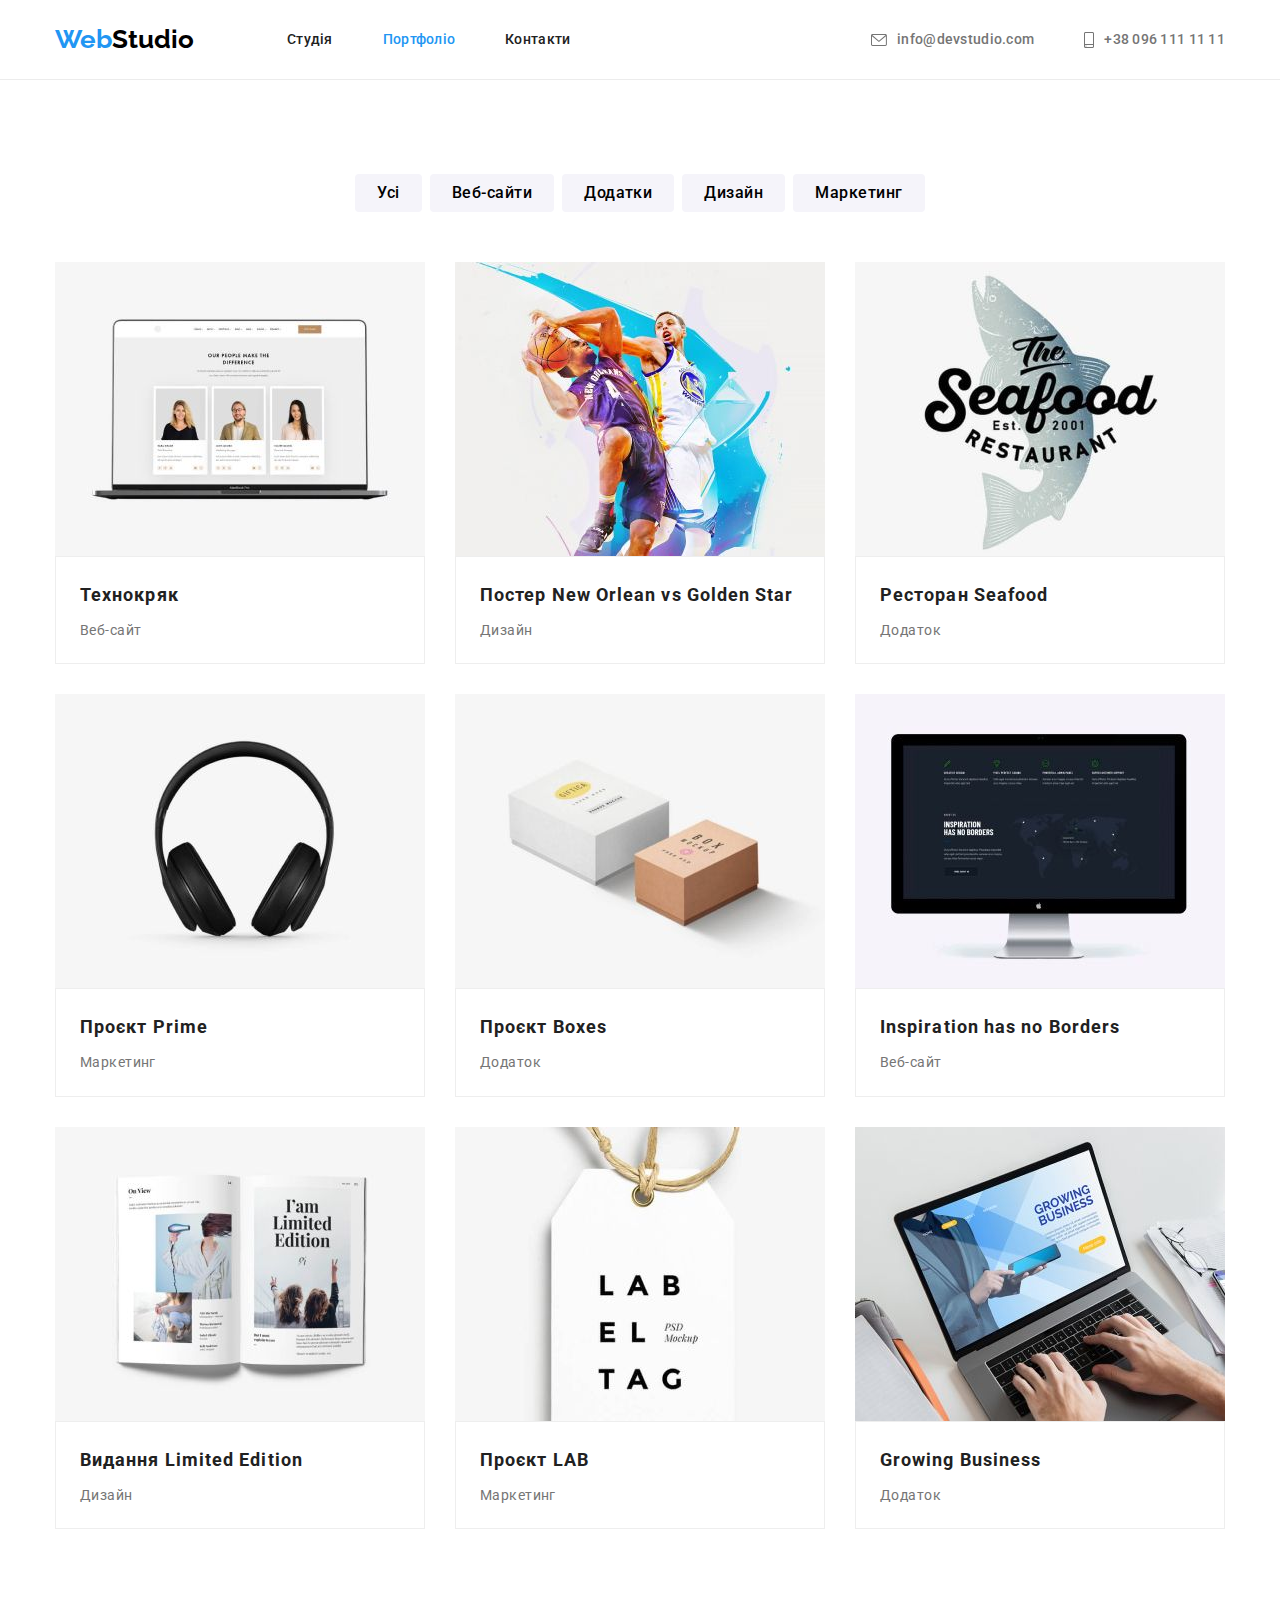
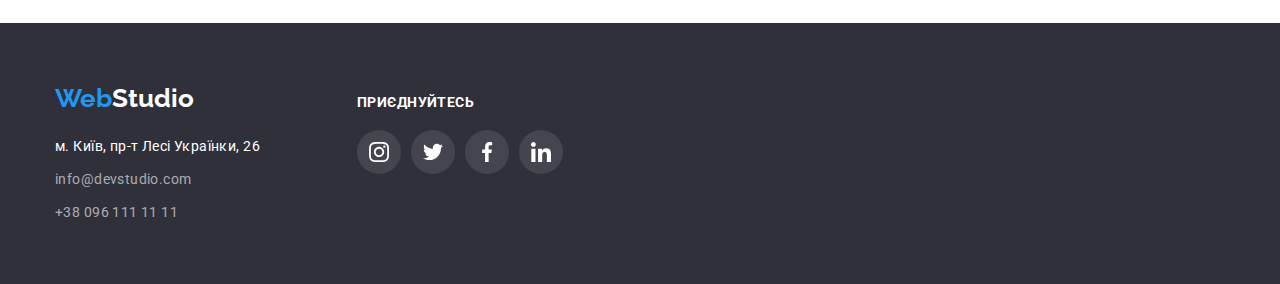
==== portfolio.html @ b972672a "Copy files" ====
<!DOCTYPE html>
<html lang="uk">

<head>
  <meta charset="UTF-8" />
  <meta http-equiv="X-UA-Compatible" content="IE=edge" />
  <meta name="viewport" content="width=device-width, initial-scale=1.0" />
  <link rel="preconnect" href="https://fonts.googleapis.com" />
  <link rel="preconnect" href="https://fonts.gstatic.com" crossorigin />
  <link
    href="https://fonts.googleapis.com/css2?family=Montserrat:wght@400;700&family=Raleway:wght@700&family=Roboto:wght@400;500;700;900&display=swap"
    rel="stylesheet" />
  <link rel="stylesheet"
    href="https://cdnjs.cloudflare.com/ajax/libs/modern-normalize/1.1.0/modern-normalize.min.css" />
  <link rel="stylesheet" href="./css/styles.css" />
  <title>Портфоліо</title>
</head>

<body>
  <header class="header">
    <div class="container">
      <!--logo-->
      <a class="logo" href="./index.html" lang="en"><span class="logo-accent">Web</span>Studio</a>
      <!--nav-->
      <nav class="nav">
        <ul class="list">
          <li class="item">
            <a class="link" href="./index.html">Студія</a>
          </li>
          <li class="item"><a class="link link-current" href="./portfolio.html">Портфоліо</a></li>
          <li class="item"><a class="link" href="">Контакти</a></li>
        </ul>
      </nav>
      <!--contacts-->
      <ul class="contacts">
        <li class="item">
          <a class="link" href="mailto:info@devstudio.com" lang="en"><svg class="contacts-icon" width="16" height="12">
              <use href="./images/symbol-defs.svg#icon-envelope"></use>
            </svg>info@devstudio.com</a>
        </li>
        <li class="item">
          <a class="link" href="tel:+380961111111"><svg class="contacts-icon" width="10" height="16">
              <use href="./images/symbol-defs.svg#icon-smartphone"></use>
            </svg>+38 096 111 11 11</a>
        </li>
      </ul>
    </div>
  </header>
  <main>
    <section class="section portfolio">
      <div class="container">
        <h1 class="portfolio-title">Портфоліо</h1>
        <ul class="filter">
          <li class="item"><button class="button" type="button">Усі</button></li>
          <li class="item">
            <button class="button" type="button">Веб-сайти</button>
          </li>
          <li class="item">
            <button class="button" type="button">Додатки</button>
          </li>
          <li class="item"><button class="button" type="button">Дизайн</button></li>
          <li class="item">
            <button class="button" type="button">Маркетинг</button>
          </li>
        </ul>
        <ul class="portfolio-list">
          <li class="item">
            <img class="img-no-gap" src="./images/portfolio-1.jpg" alt="Технокряк" width="370" height="294" />
            <div class="portfolio-card">
              <h2 class="title">Технокряк</h2>
              <p class="text">Веб-сайт</p>
            </div>
          </li>
          <li class="item">
            <img class="img-no-gap" src="./images/portfolio-2.jpg" alt="Постер New Orlean vs Golden Star" width="370"
              height="294" />
            <div class="portfolio-card">
              <h2 class="title">Постер <span lang="en">New Orlean vs Golden Star</span></h2>
              <p class="text">Дизайн</p>
            </div>
          </li>
          <li class="item">
            <img class="img-no-gap" src="./images/portfolio-3.jpg" alt="Ресторан Seafood" width="370" height="294" />
            <div class="portfolio-card">
              <h2 class="title">Ресторан <span lang="en">Seafood</span></h2>
              <p class="text">Додаток</p>
            </div>
          </li>
          <li class="item">
            <img class="img-no-gap" src="./images/portfolio-4.jpg" alt="Проєкт Prime" width="370" height="294" />
            <div class="portfolio-card">
              <h2 class="title">Проєкт <span lang="en">Prime</span></h2>
              <p class="text">Маркетинг</p>
            </div>
          </li>
          <li class="item">
            <img class="img-no-gap" src="./images/portfolio-5.jpg" alt="Проєкт Boxes" width="370" height="294" />
            <div class="portfolio-card">
              <h2 class="title">Проєкт <span lang="en">Boxes</span></h2>
              <p class="text">Додаток</p>
            </div>
          </li>
          <li class="item">
            <img class="img-no-gap" src="./images/portfolio-6.jpg" alt="Inspiration has no Borders" width="370"
              height="294" />
            <div class="portfolio-card">
              <h2 class="title"><span lang="en">Inspiration has no Borders</span></h2>
              <p class="text">Веб-сайт</p>
            </div>
          </li>
          <li class="item">
            <img class="img-no-gap" src="./images/portfolio-7.jpg" alt="Видання Limited Edition" width="370"
              height="294" />
            <div class="portfolio-card">
              <h2 class="title">Видання<span lang="en"> Limited Edition</span></h2>
              <p class="text">Дизайн</p>
            </div>
          </li>
          <li class="item">
            <img class="img-no-gap" src="./images/portfolio-8.jpg" alt="Проєкт LAB" width="370" height="294" />
            <div class="portfolio-card">
              <h2 class="title">Проєкт <span lang="en">LAB</span></h2>
              <p class="text">Маркетинг</p>
            </div>
          </li>
          <li class="item">
            <img class="img-no-gap" src="./images/portfolio-9.jpg" alt="Growing Business" width="370" height="294" />
            <div class="portfolio-card">
              <h2 class="title"><span lang="en">Growing Business</span></h2>
              <p class="text">Додаток</p>
            </div>
          </li>
        </ul>
      </div>
    </section>
  </main>
  <footer class="footer">
    <div class="container footer-container">
      <div>
        <a class="logo" href="./index.html" lang="en">
          <span class="logo-accent">Web</span>Studio</a>
        <address class="address">
          <ul class="list">
            <li class="item">
              <a href="https://goo.gl/maps/Yz7MCniwzXUrZasD7" class="location" target="_blank">м. Київ, пр-т Лесі
                Українки, 26</a>
            </li>
            <li class="item">
              <a class="link" href="mailto:info@devstudio.com" lang="en">info@devstudio.com</a>
            </li>
            <li class="item">
              <a class="link" href="tel:+380961111111">+38 096 111 11 11</a>
            </li>
          </ul>
        </address>
      </div>
      <div class="follow">
        <h3 class="title">Приєднуйтесь</h3>
        <ul class="follow-list">
          <li class="follow-item">
            <a href="" class="follow-link">
              <svg class="follow-icon" width="20" height="20">
                <use href="./images/symbol-defs.svg#icon-instagram"></use>
              </svg>
            </a>
          </li>
          <li class="follow-item">
            <a href="" class="follow-link">
              <svg class="follow-icon" width="20" height="20">
                <use href="./images/symbol-defs.svg#icon-twitter"></use>
              </svg>
            </a>
          </li>
          <li class="follow-item">
            <a href="" class="follow-link">
              <svg class="follow-icon" width="20" height="20">
                <use href="./images/symbol-defs.svg#icon-facebook"></use>
              </svg>
            </a>
          </li>
          <li class="follow-item">
            <a href="" class="follow-link">
              <svg class="follow-icon" width="20" height="20">
                <use href="./images/symbol-defs.svg#icon-linkedin"></use>
              </svg>
            </a>
          </li>
        </ul>
      </div>
    </div>
  </footer>
  </div>
</body>
</html>
---- css/styles.css ----
/* colors */

:root {
  /* Colors */
  --primary-background-color: #ffffff;
  --secondary-background-color: #2f303a;
  --tertiary-background-color: #f5f4fa;
  --accent-color: #2196f3;
  --primary-text-color: #212121;
  --secondary-text-color: #757575;
  --tertiary-text-color: #ffffff;
  --secondary-text-color-transparency: rgba(255, 255, 255, 0.6);
  --logo-color: #000000;
  --cards-border-color: #eeeeee;
  --header-border-bottom: #ececec;
  --active-button: #188ce8;
  --icon-border: #AFB1B8;
}

/* global */
body {
  font-family: 'Roboto', 'Arial', 'Tahoma', sans-serif;
  font-size: 14px;
  color: var(--primary-text-color);
  background-color: var(--primary-background-color);
}

.container {
  width: 1200px;
  padding-left: 15px;
  padding-right: 15px;
  margin: 0 auto;
}

.section {
  margin-left: auto;
  margin-right: auto;
  padding-top: 94px;
  padding-bottom: 94px;
}

ul {
  list-style: none;
  padding: 0;
  margin: 0;
}

.link {
  text-decoration: none;
}

h1,
h2,
h3,
p {
  margin-top: 0px;
  margin-bottom: 0px;
}

.img-no-gap {
  display: block;
}

/* index */

/* main */

/* header */

.header {
  margin-right: auto;
  margin-left: auto;
  font-weight: 500;
  border-bottom: 1px solid var(--header-border-bottom);
}

.header .container {
  display: flex;
  align-items: center;
}

/* logo */

.logo {
  padding-top: 24px;
  padding-bottom: 24px;
  margin-right: 93px;
  text-decoration: none;
  font-family: 'Raleway', sans-serif;
  font-size: 26px;
  font-weight: 700;
  line-height: calc(31 / 26);
  color: var(--logo-color);
}

.logo-accent {
  color: var(--accent-color);
}

/* nav */

.nav .list {
  display: flex;
}

.nav .item {}

.nav .item:not(:last-child) {
  margin-right: 50px;
}

.nav .link {
  padding-top: 32px;
  padding-bottom: 32px;
  line-height: calc(16 / 14);
  letter-spacing: 0.02em;
  color: var(--primary-text-color);
}

.nav .link-current {
  color: var(--accent-color);
}

.nav .link:hover,
.nav .link:focus {
  color: var(--accent-color);
}

/* contacts */

.contacts {
  display: flex;
  margin-left: auto;
}

.contacts .item {}

.contacts .item:not(:last-child) {
  margin-right: 50px;
}

.contacts-icon {
  fill: currentColor;
  margin-right: 10px;
  vertical-align: middle;
}

.contacts .link {
  padding-top: 32px;
  padding-bottom: 32px;
  line-height: calc(16 / 14);
  letter-spacing: 0.02em;
  color: var(--secondary-text-color);
}

.contacts .link:hover,
.contacts .link:focus {
  color: var(--accent-color);
}

/* hero */

.hero {
  padding-top: 200px;
  padding-bottom: 200px;
  margin-left: auto;
  margin-right: auto;
  height: 600px;
  background-color: var(--secondary-background-color);
  background-image: linear-gradient(to right, rgba(47, 48, 58, 0.4), rgba(47, 48, 58, 0.4)), url('../images/hero.jpg');
  background-repeat: no-repeat;
  background-position: center;
  text-align: center;
}

.hero .title {
  display: block;
  max-width: 696px;
  margin-left: auto;
  margin-right: auto;
  margin-bottom: 30px;
  font-weight: 900;
  font-size: 44px;
  line-height: calc(60 / 44);
  text-align: center;
  letter-spacing: 0.06em;
  text-transform: uppercase;
  color: var(--tertiary-text-color);
}

.hero .button {
  padding: 10px 32px;
  font-family: inherit;
  font-weight: 700;
  font-size: 16px;
  line-height: calc(30 / 16);
  letter-spacing: 0.06em;
  color: var(--tertiary-text-color);
  background-color: var(--accent-color);
  box-shadow: 0px 4px 4px rgba(0, 0, 0, 0.15);
  border: none;
  border-radius: 4px;
  cursor: pointer;
}

.hero .button:hover,
.hero .button:focus {
  background-color: var(--active-button);
}

/* features */

.features {
  padding-bottom: 0px;
}

.features-title {
  /* hidden */
  position: absolute;
  width: 1px;
  height: 1px;
  margin: -1px;
  border: 0;
  padding: 0;

  white-space: nowrap;
  clip-path: inset(100%);
  clip: rect(0 0 0 0);
  overflow: hidden;
}

.features-list {
  display: flex;
  gap: 30px;
}

.features .item {
  width: calc((100% - 90px) / 4);
}

.features-thumb {
  background-color: var(--tertiary-background-color);
  padding: 25px 100px;
  margin-bottom: 30px;
}

.features .title {
  font-weight: 700;
  line-height: calc(16 / 14);
  letter-spacing: 0.03em;
  text-transform: uppercase;
}

.features .text {
  margin-top: 10px;
  line-height: calc(24 / 14);
  letter-spacing: 0.03em;
  color: var(--secondary-text-color);
}

/* work */

.work-title {
  margin-bottom: 50px;
  font-weight: 700;
  font-size: 36px;
  line-height: calc(42 / 36);
  text-align: center;
  letter-spacing: 0.03em;
}

.work .list {
  display: flex;
  gap: 30px;
}

.work .item {
  flex-basis: calc((100% - 60px) / 3);
}

/* team */

.team {
  background-color: var(--tertiary-background-color);
}

.team-title {
  margin-bottom: 50px;
  font-weight: 700;
  font-size: 36px;
  line-height: calc(42 / 36);
  text-align: center;
  letter-spacing: 0.03em;
}

.team .list {
  display: flex;
  gap: 30px;
}

.team .item {
  flex-basis: calc((100% - 90px) / 4);
  background-color: var(--primary-background-color);
  border-radius: 0px 0px 4px 4px;
  box-shadow: 0px 1px 3px rgba(0, 0, 0, 0.12), 0px 1px 1px rgba(0, 0, 0, 0.14),
    0px 2px 1px rgba(0, 0, 0, 0.2);
}

.team-card {
  padding: 30px 32px;
}

.team .title {
  margin-bottom: 10px;
  font-weight: 500;
  font-size: 16px;
  line-height: calc(19 / 16);
  text-align: center;
  letter-spacing: 0.03em;
}

.team .text {
  margin-bottom: 16px;
  line-height: calc(19 / 16);
  text-align: center;
  letter-spacing: 0.03em;
  color: var(--secondary-text-color);
}

.social-list {
  display: flex;
  gap: 10px;
}

.social-link {
  display: block;
  padding: 12px;
  width: 44px;
  height: 44px;
  border-radius: 50%;
  fill: var(--icon-border);
}

.social-link:hover,
.social-link:focus {
  fill: var(--primary-background-color);
  background-color: var(--accent-color);
}

/* clients */

.clients .title {
  margin-bottom: 50px;
  font-size: 36px;
  font-weight: 700;
  line-height: calc(42/36);
  text-align: center;
  letter-spacing: 0.03em;
}

.clients .list {
  display: flex;
  gap: 30px;
}

.clients .link {
  display: inline-block;
  padding: 16px 32px;
  color: var(--icon-border);
  border: 1px solid var(--icon-border);
  border-radius: 4px;
}

.clients .link:hover,
.clients .link:focus {
  color: var(--accent-color);
  border-color: var(--accent-color);
}


.client-logo {
  fill: currentColor;
}


/* footer */

.footer {
  margin-left: auto;
  margin-right: auto;
  padding-top: 60px;
  padding-bottom: 60px;
  background-color: var(--secondary-background-color);
}

.footer-container {
  display: flex;
  align-items: baseline;
}

.footer .logo {
  display: inline-block;
  margin-top: 0px;
  margin-bottom: 20px;
  padding-top: 0px;
  padding-bottom: 0px;
  color: var(--tertiary-text-color);
}

.footer .location {
  margin-top: 0px;
  margin-bottom: 9px;
  text-decoration: none;
  font-style: normal;
  line-height: calc(24 / 14);
  letter-spacing: 0.03em;
  color: var(--tertiary-text-color);
}

.footer .item:not(:last-child) {
  margin-bottom: 9px;
}

.footer .link {
  font-style: normal;
  line-height: calc(24 / 14);
  letter-spacing: 0.03em;
  color: var(--secondary-text-color-transparency);
}

.footer .link:hover,
.footer .link:focus {
  color: var(--accent-color);
}

/* follow */

.follow {
  margin-left: 70px;
}

.follow .title {
  margin-bottom: 20px;
  text-transform: uppercase;
  font-weight: 700;
  font-size: 14px;
  line-height: calc(16/14);
  letter-spacing: 0.03em;
  color: var(--primary-background-color);
}

.follow-list {
  display: flex;
  gap: 10px;
}

.follow-link {
  display: block;
  padding: 12px;
  width: 44px;
  height: 44px;
  border-radius: 50%;
  fill: var(--primary-background-color);
  background: rgba(255, 255, 255, 0.1);
}

.follow-link:hover,
.follow-link:focus {
  fill: var(--primary-background-color);
  background-color: var(--accent-color);
}


/* portfolio */

.filter {
  display: flex;
  list-style: none;
  justify-content: center;
  margin-bottom: 50px;
}

.filter .button {
  background-color: var(--tertiary-background-color);
  padding: 6px 22px;
  font-family: inherit;
  font-weight: 500;
  font-size: 16px;
  line-height: calc(26 / 16);
  text-align: center;
  letter-spacing: 0.03em;
  border: none;
  border-radius: 4px;
}

.filter .item:not(:last-child) {
  margin-right: 8px;
}

.filter .button:hover,
.filter .button:focus {
  color: var(--tertiary-text-color);
  background-color: var(--accent-color);
  box-shadow:
    0px 3px 1px rgba(0, 0, 0, 0.1),
    0px 1px 2px rgba(0, 0, 0, 0.08),
    0px 2px 2px rgba(0, 0, 0, 0.12);
  cursor: pointer;
}

.portfolio-title {
  /* hidden */
  position: absolute;
  width: 1px;
  height: 1px;
  margin: -1px;
  border: 0;
  padding: 0;

  white-space: nowrap;
  clip-path: inset(100%);
  clip: rect(0 0 0 0);
  overflow: hidden;
}

.portfolio-list {
  display: flex;
  flex-wrap: wrap;
  gap: 30px;
}

.portfolio-list .item {
  flex-basis: calc((100% - 60px) / 3);
}

.portfolio-list .item:hover,
.portfolio-list .item:focus {
  box-shadow:
    0px 1px 1px rgba(0, 0, 0, 0.12),
    0px 4px 4px rgba(0, 0, 0, 0.06),
    1px 4px 6px rgba(0, 0, 0, 0.16);
}

.portfolio-card {
  padding: 20px 24px;
  border: 1px solid var(--cards-border-color);
}

.portfolio .title {
  font-weight: 700;
  font-size: 18px;
  line-height: calc(36 / 18);
  letter-spacing: 0.06em;
}

.portfolio .text {
  margin-top: 4px;
  line-height: calc(30 / 16);
  letter-spacing: 0.03em;
  color: var(--secondary-text-color);
}
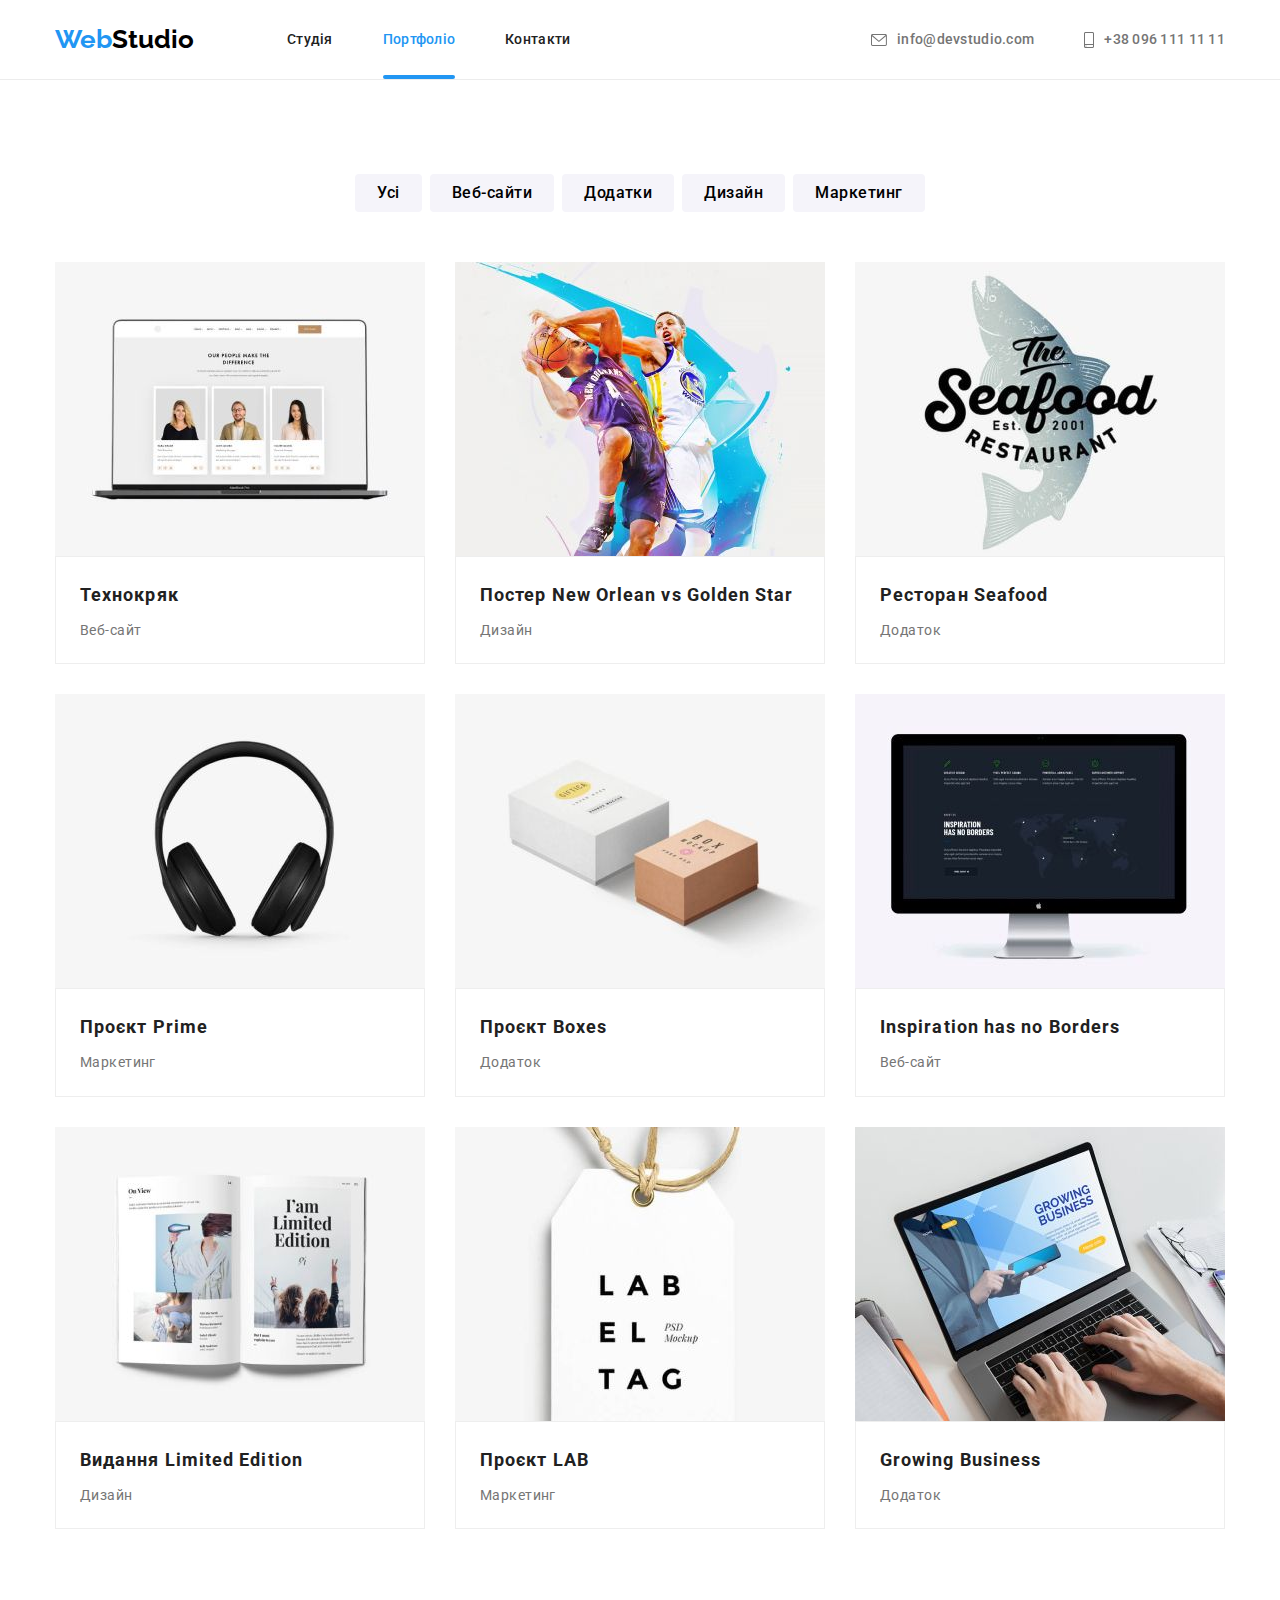
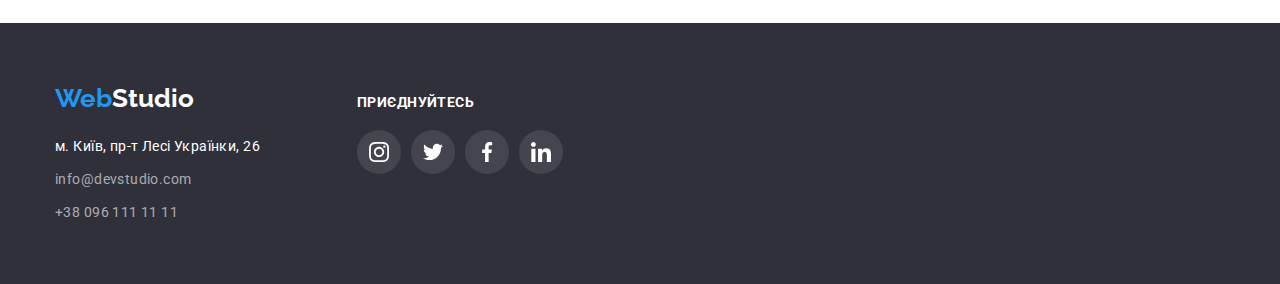
==== commit 63747718: "Add transition to portfolio cards" ====
--- a/portfolio.html
+++ b/portfolio.html
@@ -65,70 +65,162 @@
         </ul>
         <ul class="portfolio-list">
           <li class="item">
-            <img class="img-no-gap" src="./images/portfolio-1.jpg" alt="Технокряк" width="370" height="294" />
-            <div class="portfolio-card">
-              <h2 class="title">Технокряк</h2>
-              <p class="text">Веб-сайт</p>
-            </div>
-          </li>
-          <li class="item">
-            <img class="img-no-gap" src="./images/portfolio-2.jpg" alt="Постер New Orlean vs Golden Star" width="370"
-              height="294" />
-            <div class="portfolio-card">
-              <h2 class="title">Постер <span lang="en">New Orlean vs Golden Star</span></h2>
-              <p class="text">Дизайн</p>
-            </div>
-          </li>
-          <li class="item">
-            <img class="img-no-gap" src="./images/portfolio-3.jpg" alt="Ресторан Seafood" width="370" height="294" />
-            <div class="portfolio-card">
-              <h2 class="title">Ресторан <span lang="en">Seafood</span></h2>
-              <p class="text">Додаток</p>
-            </div>
-          </li>
-          <li class="item">
-            <img class="img-no-gap" src="./images/portfolio-4.jpg" alt="Проєкт Prime" width="370" height="294" />
-            <div class="portfolio-card">
-              <h2 class="title">Проєкт <span lang="en">Prime</span></h2>
-              <p class="text">Маркетинг</p>
-            </div>
-          </li>
-          <li class="item">
-            <img class="img-no-gap" src="./images/portfolio-5.jpg" alt="Проєкт Boxes" width="370" height="294" />
-            <div class="portfolio-card">
-              <h2 class="title">Проєкт <span lang="en">Boxes</span></h2>
-              <p class="text">Додаток</p>
-            </div>
-          </li>
-          <li class="item">
-            <img class="img-no-gap" src="./images/portfolio-6.jpg" alt="Inspiration has no Borders" width="370"
-              height="294" />
-            <div class="portfolio-card">
-              <h2 class="title"><span lang="en">Inspiration has no Borders</span></h2>
-              <p class="text">Веб-сайт</p>
-            </div>
-          </li>
-          <li class="item">
-            <img class="img-no-gap" src="./images/portfolio-7.jpg" alt="Видання Limited Edition" width="370"
-              height="294" />
-            <div class="portfolio-card">
-              <h2 class="title">Видання<span lang="en"> Limited Edition</span></h2>
-              <p class="text">Дизайн</p>
-            </div>
-          </li>
-          <li class="item">
-            <img class="img-no-gap" src="./images/portfolio-8.jpg" alt="Проєкт LAB" width="370" height="294" />
-            <div class="portfolio-card">
-              <h2 class="title">Проєкт <span lang="en">LAB</span></h2>
-              <p class="text">Маркетинг</p>
-            </div>
-          </li>
-          <li class="item">
-            <img class="img-no-gap" src="./images/portfolio-9.jpg" alt="Growing Business" width="370" height="294" />
-            <div class="portfolio-card">
-              <h2 class="title"><span lang="en">Growing Business</span></h2>
-              <p class="text">Додаток</p>
-            </div>
+            <a href="">
+              <div class="thumb">
+                <img class="img-no-gap" src="./images/portfolio-1.jpg" alt="Технокряк" width="370" height="294" />
+                <div class="overlay">
+                  <p class="overlay-text">
+                    Ресурс пропонує комплексні пропозиції з різним рівнем функціоналу та сервісів. Все це
+                    дозволить відвідувачу отримати вичерпні відомості про компанію чи приватну особу.
+                  </p>
+                </div>
+              </div>
+              <div class="portfolio-card">
+                <h2 class="title">Технокряк</h2>
+                <p class="text">Веб-сайт</p>
+              </div>
+            </a>
+          </li>
+          <li class="item">
+            <a href="">
+              <div class="thumb">
+                <img class="img-no-gap" src="./images/portfolio-2.jpg" alt="Постер New Orlean vs Golden Star"
+                  width="370" height="294" />
+                <div class="overlay">
+                  <p class="overlay-text">
+                    Ресурс пропонує комплексні пропозиції з різним рівнем функціоналу та сервісів. Все це
+                    дозволить відвідувачу отримати вичерпні відомості про компанію чи приватну особу.
+                  </p>
+                </div>
+              </div>
+              <div class="portfolio-card">
+                <h2 class="title">Постер <span lang="en">New Orlean vs Golden Star</span></h2>
+                <p class="text">Дизайн</p>
+              </div>
+            </a>
+          </li>
+          <li class="item">
+            <a href="">
+              <div class="thumb">
+                <img class="img-no-gap" src="./images/portfolio-3.jpg" alt="Ресторан Seafood" width="370"
+                  height="294" />
+                <div class="overlay">
+                  <p class="overlay-text">
+                    Ресурс пропонує комплексні пропозиції з різним рівнем функціоналу та сервісів. Все це
+                    дозволить відвідувачу отримати вичерпні відомості про компанію чи приватну особу.
+                  </p>
+                </div>
+              </div>
+              <div class="portfolio-card">
+                <h2 class="title">Ресторан <span lang="en">Seafood</span></h2>
+                <p class="text">Додаток</p>
+              </div>
+            </a>
+          </li>
+          <li class="item">
+            <a href="">
+              <div class="thumb">
+                <img class="img-no-gap" src="./images/portfolio-4.jpg" alt="Проєкт Prime" width="370" height="294" />
+                <div class="overlay">
+                  <p class="overlay-text">
+                    Ресурс пропонує комплексні пропозиції з різним рівнем функціоналу та сервісів. Все це
+                    дозволить відвідувачу отримати вичерпні відомості про компанію чи приватну особу.
+                  </p>
+                </div>
+              </div>
+              <div class="portfolio-card">
+                <h2 class="title">Проєкт <span lang="en">Prime</span></h2>
+                <p class="text">Маркетинг</p>
+              </div>
+            </a>
+          </li>
+          <li class="item">
+            <a href="">
+              <div class="thumb">
+                <img class="img-no-gap" src="./images/portfolio-5.jpg" alt="Проєкт Boxes" width="370" height="294" />
+                <div class="overlay">
+                  <p class="overlay-text">
+                    Ресурс пропонує комплексні пропозиції з різним рівнем функціоналу та сервісів. Все це
+                    дозволить відвідувачу отримати вичерпні відомості про компанію чи приватну особу.
+                  </p>
+                </div>
+              </div>
+              <div class="portfolio-card">
+                <h2 class="title">Проєкт <span lang="en">Boxes</span></h2>
+                <p class="text">Додаток</p>
+              </div>
+            </a>
+          </li>
+          <li class="item">
+            <a href="">
+              <div class="thumb">
+                <img class="img-no-gap" src="./images/portfolio-6.jpg" alt="Inspiration has no Borders" width="370"
+                  height="294" />
+                <div class="overlay">
+                  <p class="overlay-text">
+                    Ресурс пропонує комплексні пропозиції з різним рівнем функціоналу та сервісів. Все це
+                    дозволить відвідувачу отримати вичерпні відомості про компанію чи приватну особу.
+                  </p>
+                </div>
+              </div>
+              <div class="portfolio-card">
+                <h2 class="title"><span lang="en">Inspiration has no Borders</span></h2>
+                <p class="text">Веб-сайт</p>
+              </div>
+            </a>
+          </li>
+          <li class="item">
+            <a href="">
+              <div class="thumb">
+                <img class="img-no-gap" src="./images/portfolio-7.jpg" alt="Видання Limited Edition" width="370"
+                  height="294" />
+                <div class="overlay">
+                  <p class="overlay-text">
+                    Ресурс пропонує комплексні пропозиції з різним рівнем функціоналу та сервісів. Все це
+                    дозволить відвідувачу отримати вичерпні відомості про компанію чи приватну особу.
+                  </p>
+                </div>
+              </div>
+              <div class="portfolio-card">
+                <h2 class="title">Видання<span lang="en"> Limited Edition</span></h2>
+                <p class="text">Дизайн</p>
+              </div>
+            </a>
+          </li>
+          <li class="item">
+            <a href="">
+              <div class="thumb">
+                <img class="img-no-gap" src="./images/portfolio-8.jpg" alt="Проєкт LAB" width="370" height="294" />
+                <div class="overlay">
+                  <p class="overlay-text">
+                    Ресурс пропонує комплексні пропозиції з різним рівнем функціоналу та сервісів. Все це
+                    дозволить відвідувачу отримати вичерпні відомості про компанію чи приватну особу.
+                  </p>
+                </div>
+              </div>
+              <div class="portfolio-card">
+                <h2 class="title">Проєкт <span lang="en">LAB</span></h2>
+                <p class="text">Маркетинг</p>
+              </div>
+            </a>
+          </li>
+          <li class="item">
+            <a href="">
+              <div class="thumb">
+                <img class="img-no-gap" src="./images/portfolio-9.jpg" alt="Growing Business" width="370"
+                  height="294" />
+                <div class="overlay">
+                  <p class="overlay-text">
+                    Ресурс пропонує комплексні пропозиції з різним рівнем функціоналу та сервісів. Все це
+                    дозволить відвідувачу отримати вичерпні відомості про компанію чи приватну особу.
+                  </p>
+                </div>
+              </div>
+              <div class="portfolio-card">
+                <h2 class="title"><span lang="en">Growing Business</span></h2>
+                <p class="text">Додаток</p>
+              </div>
+            </a>
           </li>
         </ul>
       </div>
@@ -191,4 +283,5 @@
   </footer>
   </div>
 </body>
-</html>
+
+</html>--- a/css/styles.css
+++ b/css/styles.css
@@ -1,5 +1,3 @@
-/* colors */
-
 :root {
   /* Colors */
   --primary-background-color: #ffffff;
@@ -15,12 +13,16 @@
   --header-border-bottom: #ececec;
   --active-button: #188ce8;
   --icon-border: #AFB1B8;
+
+  /* Effects */
+  --hover-focus-transition: 250ms cubic-bezier(0.4, 0, 0.2, 1);
 }
 
 /* global */
 body {
   font-family: 'Roboto', 'Arial', 'Tahoma', sans-serif;
   font-size: 14px;
+  font-weight: 400;
   color: var(--primary-text-color);
   background-color: var(--primary-background-color);
 }
@@ -45,8 +47,9 @@
   margin: 0;
 }
 
-.link {
+a {
   text-decoration: none;
+  color: currentColor;
 }
 
 h1,
@@ -103,8 +106,6 @@
   display: flex;
 }
 
-.nav .item {}
-
 .nav .item:not(:last-child) {
   margin-right: 50px;
 }
@@ -115,10 +116,23 @@
   line-height: calc(16 / 14);
   letter-spacing: 0.02em;
   color: var(--primary-text-color);
+  transition: color var(--hover-focus-transition)
 }
 
 .nav .link-current {
+  position: relative;
   color: var(--accent-color);
+}
+
+.nav .link-current::after {
+  content: '';
+  position: absolute;
+  bottom: 0;
+  display: block;
+  width: 100%;
+  height: 4px;
+  background-color: var(--accent-color);
+  border-radius: 2px;
 }
 
 .nav .link:hover,
@@ -132,8 +146,6 @@
   display: flex;
   margin-left: auto;
 }
-
-.contacts .item {}
 
 .contacts .item:not(:last-child) {
   margin-right: 50px;
@@ -151,6 +163,7 @@
   line-height: calc(16 / 14);
   letter-spacing: 0.02em;
   color: var(--secondary-text-color);
+  transition: color var(--hover-focus-transition);
 }
 
 .contacts .link:hover,
@@ -201,6 +214,7 @@
   border: none;
   border-radius: 4px;
   cursor: pointer;
+  transition: background-color var(--hover-focus-transition);
 }
 
 .hero .button:hover,
@@ -275,7 +289,24 @@
 }
 
 .work .item {
+  position: relative;
   flex-basis: calc((100% - 60px) / 3);
+}
+
+.work .description {
+  position: absolute;
+  left: 0;
+  bottom: 0;
+  padding: 27px;
+  height: 70px;
+  width: 100%;
+  text-transform:uppercase;
+  font-weight: 700;
+  line-height: calc(16/14);
+  text-align: center;
+  letter-spacing: 0.03em;
+  color: var(--tertiary-text-color);
+  background-color: rgba(47, 48, 58, 0.8);
 }
 
 /* team */
@@ -339,6 +370,7 @@
   height: 44px;
   border-radius: 50%;
   fill: var(--icon-border);
+  transition: background-color var(--hover-focus-transition), fill var(--hover-focus-transition);
 }
 
 .social-link:hover,
@@ -369,6 +401,8 @@
   color: var(--icon-border);
   border: 1px solid var(--icon-border);
   border-radius: 4px;
+  transition: color var(--hover-focus-transition),
+              border-color var(--hover-focus-transition);
 }
 
 .clients .link:hover,
@@ -426,6 +460,7 @@
   line-height: calc(24 / 14);
   letter-spacing: 0.03em;
   color: var(--secondary-text-color-transparency);
+  transition: color var(--hover-focus-transition);
 }
 
 .footer .link:hover,
@@ -462,6 +497,8 @@
   border-radius: 50%;
   fill: var(--primary-background-color);
   background: rgba(255, 255, 255, 0.1);
+  transition: fill var(--hover-focus-transition),
+  background-color var(--hover-focus-transition);
 }
 
 .follow-link:hover,
@@ -491,6 +528,10 @@
   letter-spacing: 0.03em;
   border: none;
   border-radius: 4px;
+
+  transition: color var(--hover-focus-transition),
+  background-color var(--hover-focus-transition),
+  box-shadow var(--hover-focus-transition);
 }
 
 .filter .item:not(:last-child) {
@@ -531,6 +572,7 @@
 
 .portfolio-list .item {
   flex-basis: calc((100% - 60px) / 3);
+  transition: box-shadow var(--hover-focus-transition);
 }
 
 .portfolio-list .item:hover,
@@ -546,6 +588,34 @@
   border: 1px solid var(--cards-border-color);
 }
 
+.portfolio-list .thumb {
+  position: relative;
+  overflow: hidden;
+}
+
+.overlay {
+  display: flex;
+  align-items: center;
+  justify-content: center;
+  position: absolute;
+  top: 100%;
+  left: 0;
+  width: 100%;
+  height: 100%;
+  background-color: var(--accent-color);
+  opacity: 0.9;
+  padding: 24px;
+  color: var(--tertiary-text-color);
+  font-size: 18px;
+  line-height: calc(28/18);
+  letter-spacing: 0.03em;
+  transition: transform var(--hover-focus-transition);
+}
+
+.portfolio-list .item:hover .overlay{
+  transform: translateY(-100%);
+}
+
 .portfolio .title {
   font-weight: 700;
   font-size: 18px;
